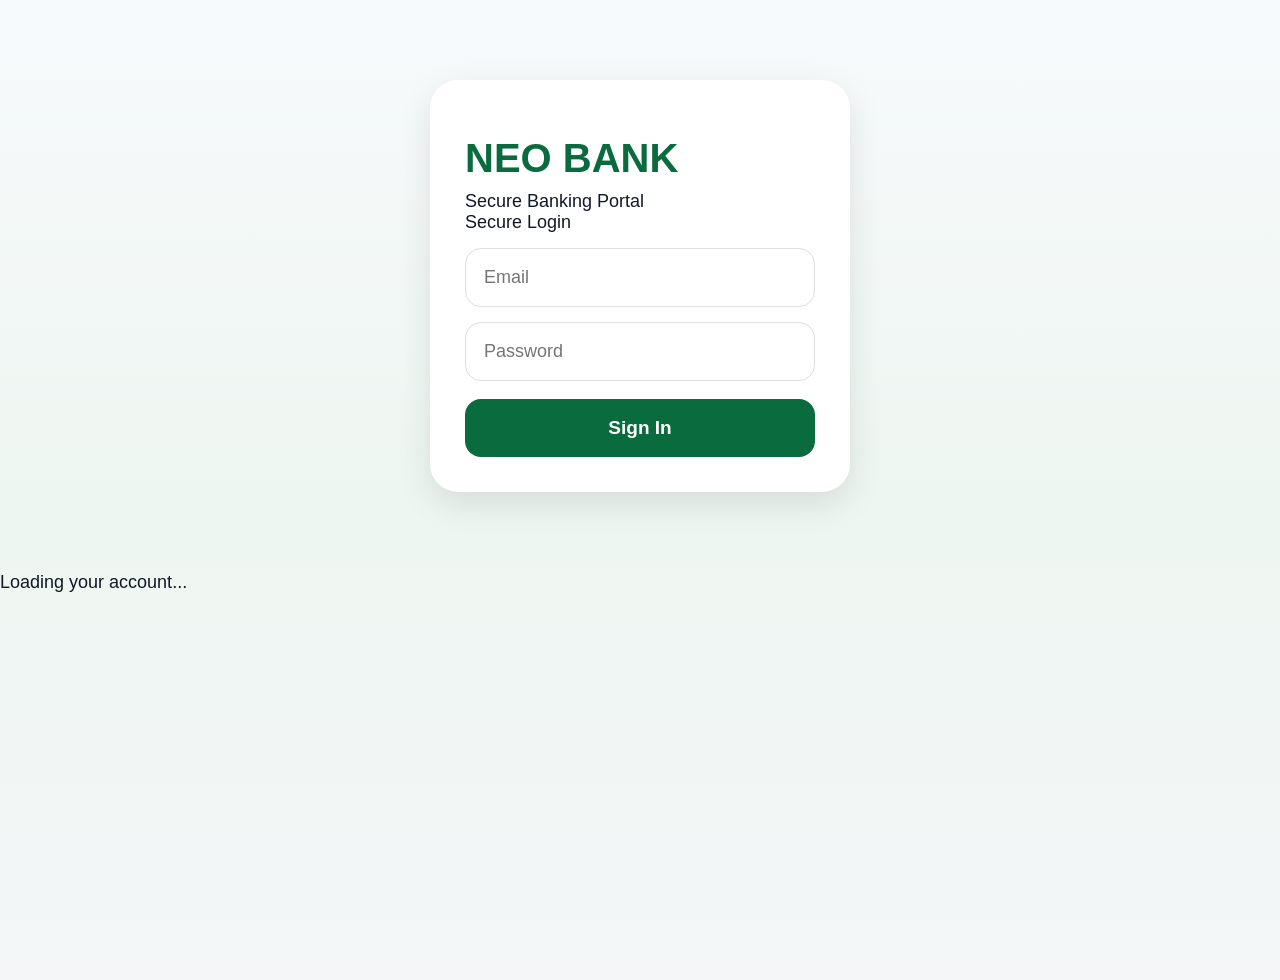
==== dashboard.html @ ad3a32c8 "Update dashboard.html" ====
<!DOCTYPE html>
<html>
<head>
    <title>NEO BANK Dashboard</title>

    <link rel="stylesheet" href="style.css">
    <link rel="stylesheet"
    href="https://cdnjs.cloudflare.com/ajax/libs/font-awesome/6.5.1/css/all.min.css">
</head>

<body>

<div class="layout">

    <!-- SIDEBAR -->
    <div class="sidebar">

        <div class="sidebar-logo">
            <div class="bank-logo">
                <i class="fa-solid fa-building-columns"></i>
            </div>
            <h2>NEO BANK</h2>
        </div>

        <a href="dashboard.html">Dashboard</a>
        <a href="deposit.html">Deposit</a>
        <a href="withdraw.html">Withdraw</a>
        <a href="transfer.html">Transfer</a>
        <a href="history.html">History</a>

    </div>

    <!-- MAIN -->
    <div class="main">

        <div class="topbar">
            <h3>Welcome Back</h3>

            <div class="top-icons">
                <button onclick="notify()">🔔</button>
                <button onclick="logout()">Logout</button>
            </div>
        </div>

        <!-- BALANCE CARD -->
        <div class="card">

            <p>Available Balance</p>

            <div class="balance-row">
                <h1 id="balance">$87,641,072.33</h1>

                <button class="eye-btn" onclick="toggleBalance()">
                    <i class="fa-solid fa-eye"></i>
                </button>
            </div>

        </div>

        <!-- QUICK ACTIONS -->
        <h3>Quick Actions</h3>

        <div class="grid">
            <a href="deposit.html"><i class="fa-solid fa-money-bill-transfer"></i><span>Deposit</span></a>
            <a href="withdraw.html"><i class="fa-solid fa-arrow-up"></i><span>Withdraw</span></a>
            <a href="transfer.html"><i class="fa-solid fa-paper-plane"></i><span>Transfer</span></a>
            <a href="history.html"><i class="fa-solid fa-clock-rotate-left"></i><span>History</span></a>
        </div>

        <!-- TRANSACTIONS (ONLY THIS NOW) -->
        <h3>Recent Transactions</h3>

<div class="transactions" id="recentTransactions">
</div>
    </div>
</div>

<script src="script.js"></script>

<script>
document.getElementById("balance").innerText =
"$" + (Number(localStorage.getItem("balance")) || 87641072.33).toLocaleString();
</script>

</body>
</html>
---- style.css ----
/* ======================
   GLOBAL
====================== */

*{
    margin:0;
    padding:0;
    box-sizing:border-box;
}

body{
    font-family:'Poppins',sans-serif;
    background:linear-gradient(
        180deg,
        #f7fafc,
        #eef6f1,
        #f4f6f8
    );
    color:#111827;
    min-height:100vh;
    font-size:18px;
}

/* ======================
   LOGIN
====================== */

.login-box{
    width:92%;
    max-width:420px;
    margin:80px auto;
    background:white;
    padding:35px;
    border-radius:28px;
    box-shadow:0 12px 35px rgba(0,0,0,.1);
}

.login-box h1{
    font-size:40px;
    font-weight:900;
    color:#0a6b3e;
    margin-bottom:10px;
}

input{
    width:100%;
    padding:18px;
    border:1px solid #ddd;
    border-radius:16px;
    margin-top:15px;
    font-size:18px;
}

button{
    width:100%;
    padding:18px;
    border:none;
    border-radius:16px;
    background:#0a6b3e;
    color:white;
    font-size:19px;
    font-weight:800;
    margin-top:18px;
    cursor:pointer;
    transition:.3s;
}

button:hover{
    transform:scale(1.02);
}

/* ======================
   LAYOUT
====================== */

.layout{
    display:block;
}

.main{
    padding:15px;
}

/* ======================
   SIDEBAR
====================== */

.sidebar{
    width:100%;
    background:#0a6b3e;
    padding:18px;
    display:flex;
    justify-content:space-around;
    align-items:center;
}

.sidebar h2{
    display:none;
}

.sidebar a{
    color:white;
    text-decoration:none;
    font-size:17px;
    font-weight:700;
}

/* ======================
   TOP BAR
====================== */

.topbar{
    display:flex;
    justify-content:space-between;
    align-items:center;
    margin-bottom:15px;
}

.topbar h2{
    font-size:36px;
    font-weight:900;
}

.top-icons button{
    width:auto;
    padding:12px 15px;
    border-radius:14px;
}

/* ======================
   PREMIUM BALANCE CARD
====================== */

.card{

    position:relative;

    overflow:hidden;

    background:
    linear-gradient(
        135deg,
        #0a6b3e,
        #15b96c,
        #0a6b3e
    );

    background-size:300% 300%;

    color:white;

    padding:30px;

    border-radius:35px;

    min-height:220px;

    box-shadow:
    0 15px 40px rgba(0,0,0,.15);

    animation:gradientMove 8s infinite alternate;

}

/* Moving gradient */

@keyframes gradientMove{

    from{
        background-position:left;
    }

    to{
        background-position:right;
    }

}

/* Floating circles */

.card::before{

    content:"";

    position:absolute;

    width:180px;
    height:180px;

    border-radius:50%;

    background:rgba(255,255,255,.15);

    top:-70px;
    right:-40px;

}

.card::after{

    content:"";

    position:absolute;

    width:120px;
    height:120px;

    border-radius:50%;

    background:rgba(255,255,255,.1);

    bottom:-40px;
    left:-20px;

}
#balance{

    font-size:60px;

    font-weight:900;

    letter-spacing:-3px;

    margin-top:15px;

    animation:pulse 2s infinite alternate;

}

@keyframes pulse{

    from{
        transform:scale(1);
    }

    to{
        transform:scale(1.03);
    }

}

.account-number{

    margin-top:18px;

    font-size:18px;

    opacity:.9;

    letter-spacing:2px;

}
.eye-btn{

    width:auto;

    padding:12px 15px;

    border:none;

    border-radius:15px;

    background:rgba(255,255,255,.2);

    color:white;

    backdrop-filter:blur(12px);

    transition:.3s;

}

.eye-btn:hover{

    transform:rotate(20deg);

}

.eye-btn i{

    font-size:24px;

}
.copy-btn{

    width:auto;

    margin-top:20px;

    background:white;

    color:#0a6b3e;

    font-weight:900;

    padding:14px 18px;

    border-radius:15px;

}
.card-logo{

    position:absolute;

    bottom:20px;

    right:25px;

    font-size:38px;

    font-weight:900;

    opacity:.9;

}
/* ======================
   QUICK ACTIONS
====================== */

.grid{

    display:grid;

    grid-template-columns:repeat(4,1fr);

    gap:12px;

    margin-top:15px;

}
.grid a{

    background:white;

    border-radius:24px;

    min-height:115px;

    padding:16px 10px;

    display:flex;

    flex-direction:column;

    justify-content:center;

    align-items:center;

    gap:12px;

    text-decoration:none;

    color:#111827;

    font-size:20px;

    font-weight:900;

    box-shadow:
    0 8px 20px rgba(0,0,0,.08);

    transition:.3s;

}
.grid a:hover{

    transform:
    translateY(-5px);

    box-shadow:
    0 15px 30px rgba(0,0,0,.15);

}
.grid a i{

    font-size:62px;

    transition:.3s;

}
.grid a:nth-child(1) i{
    color:#16a34a;
}

.grid a:nth-child(2) i{
    color:#2563eb;
}

.grid a:nth-child(3) i{
    color:#ef4444;
}

.grid a:nth-child(4) i{
    color:#f59e0b;
}

.grid a:nth-child(5) i{
    color:#8b5cf6;
}

.grid a:nth-child(6) i{
    color:#ec4899;
}

.grid a:nth-child(7) i{
    color:#0891b2;
}

.grid a:nth-child(8) i{
    color:#ea580c;
}
.grid span{

    font-size:19px;

    font-weight:900;

    line-height:1.1;

}
.grid a:hover i{

    transform:
    scale(1.15)
    rotate(8deg);

}
.card{
    margin-bottom:14px;
}

.grid{
    margin-bottom:14px;
}

.transactions{
    margin-top:14px;
}
/* ======================
   RECENT TRANSACTIONS
====================== */

.transactions{

    background:white;

    padding:25px;

    border-radius:30px;

    margin-top:15px;

    box-shadow:
    0 10px 30px rgba(0,0,0,.08);

}
.transactions h3{

    font-size:42px;

    font-weight:900;

    margin-bottom:25px;

}
.tx{

    display:flex;

    justify-content:space-between;

    align-items:center;

    padding:28px 0;

    border-bottom:1px solid #eef2f7;

}
.tx:hover{

    transform:translateX(8px);

}
.tx-left{

    display:flex;

    align-items:center;

    gap:18px;

}
.tx-icon{

    width:65px;

    height:65px;

    border-radius:50%;

    display:flex;

    justify-content:center;

    align-items:center;

}
.tx-icon i{

    font-size:28px;

}
.deposit-icon{

    background:#dcfce7;

    color:#16a34a;

}

.withdraw-icon{

    background:#fee2e2;

    color:#ef4444;

}

.transfer-icon{

    background:#dbeafe;

    color:#2563eb;

}
.tx strong{

    font-size:34px !important;

    font-weight:900 !important;

    color:#111827;

    line-height:.tx small{

    font-size:18px !important;

    font-weight:700;

    color:#6b7280;

}
.tx b{

    font-size:28px;

    font-weight:900;

}
 .deposit b{
    color:#16a34a;
}

.withdrawal b{
    color:#ef4444;
}

.transfer b{
    color:#2563eb;
}

.tx{

    animation:fadeUp .5s ease;

}

@keyframes fadeUp{

    from{

        opacity:0;

        transform:translateY(15px);

    }

    to{

        opacity:1;

        transform:translateY(0);

    }

}
   
/* ==================================
   FINAL TRANSACTION TEXT UPGRADE
================================== */

.tx strong{

    font-size:38px !important;

    font-weight:900 !important;

    color:#111827;

    line-height:1.05;

    display:block;

    margin-bottom:6px;

}

.tx small{

    font-size:20px !important;

    font-weight:700;

    color:#6b7280;

}

.tx b{

    font-size:30px !important;

    font-weight:900;

}
   .deposit b{
    color:#16a34a;
}

.withdrawal b{
    color:#ef4444;
}

.transfer b{
    color:#2563eb;
}
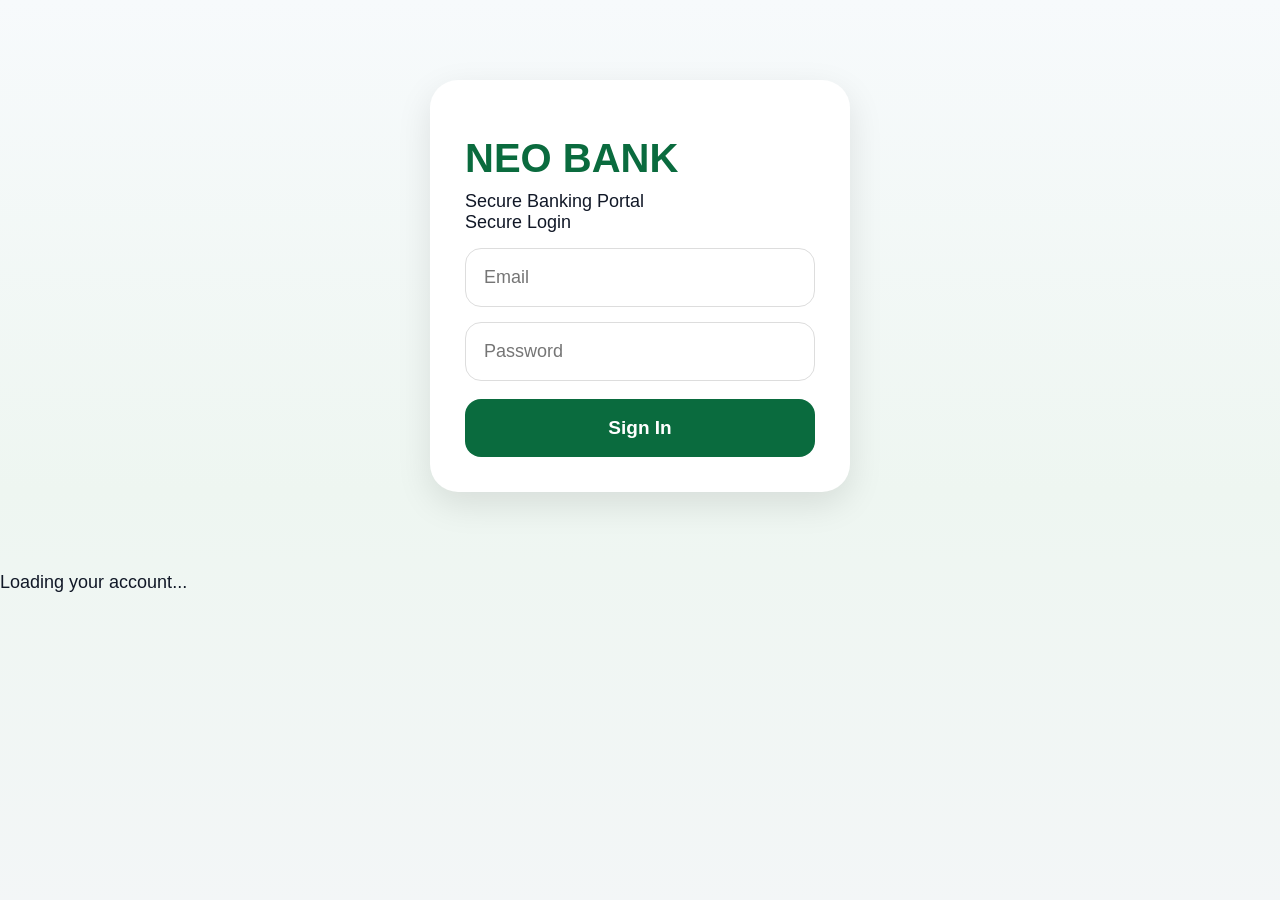
==== commit 4c1ddb07: "Update dashboard.html" ====
--- a/dashboard.html
+++ b/dashboard.html
@@ -45,42 +45,226 @@
         <!-- BALANCE CARD -->
         <div class="card">
 
-            <p>Available Balance</p>
-
-            <div class="balance-row">
-                <h1 id="balance">$87,641,072.33</h1>
-
-                <button class="eye-btn" onclick="toggleBalance()">
-                    <i class="fa-solid fa-eye"></i>
-                </button>
-            </div>
-
-        </div>
-
+    <p>Available Balance</p>
+
+    <div class="balance-row">
+
+        <h1 id="balance">$87,641,072.33</h1>
+
+        <button class="eye-btn" onclick="toggleBalance()">
+            <i class="fa-solid fa-eye"></i>
+        </button>
+
+    </div>
+
+    <div class="account-number">
+        1234 •••• •••• 5678
+    </div>
+
+    <button class="copy-btn">
+        Copy Account Number
+    </button>
+
+    <div class="card-logo">
+    <i class="fa-solid fa-wifi"></i>
+    VISA
+</div>
+
+</div>
         <!-- QUICK ACTIONS -->
         <h3>Quick Actions</h3>
 
-        <div class="grid">
-            <a href="deposit.html"><i class="fa-solid fa-money-bill-transfer"></i><span>Deposit</span></a>
-            <a href="withdraw.html"><i class="fa-solid fa-arrow-up"></i><span>Withdraw</span></a>
-            <a href="transfer.html"><i class="fa-solid fa-paper-plane"></i><span>Transfer</span></a>
-            <a href="history.html"><i class="fa-solid fa-clock-rotate-left"></i><span>History</span></a>
-        </div>
+<div class="grid">
+
+    <a href="deposit.html">
+        <i class="fa-solid fa-money-bill-transfer"></i>
+        <span>Deposit</span>
+    </a>
+
+    <a href="withdraw.html">
+        <i class="fa-solid fa-arrow-up"></i>
+        <span>Withdraw</span>
+    </a>
+
+    <a href="transfer.html">
+        <i class="fa-solid fa-paper-plane"></i>
+        <span>Transfer</span>
+    </a>
+
+    <a href="history.html">
+        <i class="fa-solid fa-clock-rotate-left"></i>
+        <span>History</span>
+    </a>
+
+    <a href="#">
+        <i class="fa-solid fa-credit-card"></i>
+        <span>Cards</span>
+    </a>
+
+    <a href="#">
+        <i class="fa-solid fa-file-invoice-dollar"></i>
+        <span>Bills</span>
+    </a>
+
+    <a href="#">
+        <i class="fa-brands fa-bitcoin"></i>
+        <span>Crypto</span>
+    </a>
+
+    <a href="#">
+        <i class="fa-solid fa-building-columns"></i>
+        <span>Check Deposit</span>
+    </a>
+
+</div>
 
         <!-- TRANSACTIONS (ONLY THIS NOW) -->
         <h3>Recent Transactions</h3>
 
 <div class="transactions" id="recentTransactions">
-</div>
-    </div>
+
+</div>
+
+            <div class="tx deposit">
+                <div>
+                    <strong>Cash Deposit</strong><br>
+                    <small>Today • 09:12 AM • Completed</small>
+                </div>
+                <b>+$50,000,000.00</b>
+            </div>
+
+            <div class="tx withdrawal">
+                <div>
+                    <strong>ATM Withdrawal</strong><br>
+                    <small>Today • 10:35 AM • Completed</small>
+                </div>
+                <b>-$500.00</b>
+            </div>
+
+      <div class="tx transfer">
+    <div>
+        <strong>Transfer</strong><br>
+        <small>2:45 PM • Completed</small>
+    </div>
+    <b>-$2,500.00</b>
+</div>
+            <div class="tx deposit">
+                <div>
+                    <strong>Wire Transfer Received</strong><br>
+                    <small>Today • 12:45 PM • Completed</small>
+                </div>
+                <b>+$15,500.00</b>
+            </div>
+
+            <div class="tx withdrawal">
+                <div>
+                    <strong>Electricity Bill Payment</strong><br>
+                    <small>Today • 01:15 PM • Completed</small>
+                </div>
+                <b>-$320.00</b>
+            </div>
+
+            <div class="tx deposit">
+                <div>
+                    <strong>Salary Credit</strong><br>
+                    <small>Yesterday • 08:00 AM • Completed</small>
+                </div>
+                <b>+$8,500.00</b>
+            </div>
+
+            <div class="tx withdrawal">
+                <div>
+                    <strong>Online Purchase</strong><br>
+                    <small>Yesterday • 10:25 AM • Completed</small>
+                </div>
+                <b>-$89.99</b>
+            </div>
+
+            <div class="tx deposit">
+                <div>
+                    <strong>International Transfer</strong><br>
+                    <small>Yesterday • 02:10 PM • Completed</small>
+                </div>
+                <b>+$12,000.00</b>
+            </div>
+
+            <div class="tx withdrawal">
+                <div>
+                    <strong>Restaurant Payment</strong><br>
+                    <small>Yesterday • 07:42 PM • Completed</small>
+                </div>
+                <b>-$145.50</b>
+            </div>
+
+            <div class="tx deposit">
+                <div>
+                    <strong>Investment Return</strong><br>
+                    <small>Jun 10 • 09:30 AM • Completed</small>
+                </div>
+                <b>+$3,250.00</b>
+            </div>
+
+            <div class="tx withdrawal">
+                <div>
+                    <strong>Netflix Subscription</strong><br>
+                    <small>Jun 10 • 12:05 PM • Completed</small>
+                </div>
+                <b>-$15.99</b>
+            </div>
+
+            <div class="tx deposit">
+                <div>
+                    <strong>Business Payment Received</strong><br>
+                    <small>Jun 09 • 03:40 PM • Completed</small>
+                </div>
+                <b>+$22,000.00</b>
+            </div>
+
+            <div class="tx withdrawal">
+                <div>
+                    <strong>Mobile Airtime</strong><br>
+                    <small>Jun 09 • 05:10 PM • Completed</small>
+                </div>
+                <b>-$50.00</b>
+            </div>
+
+            <div class="tx deposit">
+                <div>
+                    <strong>Check Deposit</strong><br>
+                    <small>Jun 08 • 11:20 AM • Pending</small>
+                </div>
+                <b>+$5,000.00</b>
+            </div>
+
+            <div class="tx withdrawal">
+                <div>
+                    <strong>Insurance Payment</strong><br>
+                    <small>Jun 08 • 04:55 PM • Completed</small>
+                </div>
+                <b>-$450.00</b>
+            </div>
+
+        </div>
+
+    </div>
+
+</div>
+
+<div id="popup" class="popup">
+    Transaction Successful ✅
 </div>
 
 <script src="script.js"></script>
 
 <script>
+
 document.getElementById("balance").innerText =
-"$" + (Number(localStorage.getItem("balance")) || 87641072.33).toLocaleString();
+"$" +
+(Number(localStorage.getItem("balance")) || 87641072.33)
+.toLocaleString();
+
 </script>
-
+ 
+    
 </body>
 </html>
--- a/style.css
+++ b/style.css
@@ -132,34 +132,31 @@
 ====================== */
 
 .card{
-
-    position:relative;
-
-    overflow:hidden;
-
-    background:
-    linear-gradient(
+    background:linear-gradient(
         135deg,
         #0a6b3e,
-        #15b96c,
+        #16c172,
         #0a6b3e
     );
 
     background-size:300% 300%;
+    animation:gradientMove 8s infinite alternate;
 
     color:white;
 
-    padding:30px;
+    padding:35px 30px;      /* Bigger inside spacing */
 
     border-radius:35px;
 
-    min-height:220px;
+    min-height:350px;       /* Taller card */
 
     box-shadow:
-    0 15px 40px rgba(0,0,0,.15);
-
-    animation:gradientMove 8s infinite alternate;
-
+    0 15px 35px rgba(0,0,0,.18);
+
+    position:relative;
+    overflow:hidden;
+
+    margin-bottom:18px;
 }
 
 /* Moving gradient */
@@ -215,11 +212,11 @@
 }
 #balance{
 
-    font-size:60px;
-
-    font-weight:900;
-
-    letter-spacing:-3px;
+    font-size:65px;
+
+    font-weight:900;
+
+    letter-spacing:-1px;
 
     margin-top:15px;
 
@@ -240,127 +237,136 @@
 }
 
 .account-number{
-
-    margin-top:18px;
-
-    font-size:18px;
+    margin-top:30px;
+    font-size:22px;
+    font-weight:700;
+    color:white;
+    position:absolute;
+    left:30px;
+    bottom:85px;
+    z-index:2;
+}
+
+..card-logo{
+    position:absolute;
+    bottom:25px;
+    right:25px;
+
+    display:flex;
+    align-items:center;
+    gap:10px;
+
+    font-size:34px;
+    font-weight:900;
+    letter-spacing:3px;
+
+    color:white;
+}
+
+.card-logo i{
+    font-size:24px;
+    opacity:.8;
+}
+.eye-btn{
+
+    width:auto;
+
+    padding:12px 15px;
+
+    border:none;
+
+    border-radius:15px;
+
+    background:rgba(255,255,255,.2);
+
+    color:white;
+
+    backdrop-filter:blur(12px);
+
+    transition:.3s;
+
+}
+
+.eye-btn:hover{
+
+    transform:rotate(20deg);
+
+}
+
+.eye-btn i{
+
+    font-size:24px;
+
+}
+.copy-btn{
+    position:absolute;
+    left:30px;
+    bottom:25px;
+
+    width:auto;
+
+    background:white;
+    color:#0a6b3e;
+
+    font-weight:900;
+
+    padding:14px 18px;
+
+    border-radius:15px;
+
+    z-index:2;
+}
+.card-logo{
+
+    position:absolute;
+
+    bottom:25px;
+
+    right:25px;
+
+    font-size:32px;
+
+    font-weight:900;
 
     opacity:.9;
 
-    letter-spacing:2px;
-
-}
-.eye-btn{
-
-    width:auto;
-
-    padding:12px 15px;
-
-    border:none;
-
-    border-radius:15px;
-
-    background:rgba(255,255,255,.2);
-
-    color:white;
-
-    backdrop-filter:blur(12px);
+}
+/* ======================
+   QUICK ACTIONS
+====================== */
+
+.grid{
+    display:grid;
+    grid-template-columns:repeat(4, 1fr);
+    gap:5px;
+    margin-top:10px;
+}
+.grid a{
+    background:white;
+
+    width:100%;
+    height:105px;
+
+    border-radius:20px;
+
+    display:flex;
+    flex-direction:column;
+    justify-content:center;
+    align-items:center;
+
+    text-decoration:none;
+    color:#111;
+
+    font-size:15px;
+    font-weight:900;
+
+    box-shadow:0 5px 15px rgba(0,0,0,.1);
 
     transition:.3s;
-
-}
-
-.eye-btn:hover{
-
-    transform:rotate(20deg);
-
-}
-
-.eye-btn i{
-
-    font-size:24px;
-
-}
-.copy-btn{
-
-    width:auto;
-
-    margin-top:20px;
-
-    background:white;
-
-    color:#0a6b3e;
-
-    font-weight:900;
-
-    padding:14px 18px;
-
-    border-radius:15px;
-
-}
-.card-logo{
-
-    position:absolute;
-
-    bottom:20px;
-
-    right:25px;
-
-    font-size:38px;
-
-    font-weight:900;
-
-    opacity:.9;
-
-}
-/* ======================
-   QUICK ACTIONS
-====================== */
-
-.grid{
-
-    display:grid;
-
-    grid-template-columns:repeat(4,1fr);
-
-    gap:12px;
-
-    margin-top:15px;
-
-}
-.grid a{
-
-    background:white;
-
-    border-radius:24px;
-
-    min-height:115px;
-
-    padding:16px 10px;
-
-    display:flex;
-
-    flex-direction:column;
-
-    justify-content:center;
-
-    align-items:center;
-
-    gap:12px;
-
-    text-decoration:none;
-
-    color:#111827;
-
-    font-size:20px;
-
-    font-weight:900;
-
-    box-shadow:
-    0 8px 20px rgba(0,0,0,.08);
-
-    transition:.3s;
-
+}
+.grid a i{
+    font-size:58px;
+    margin-bottom:10px;
 }
 .grid a:hover{
 
@@ -371,11 +377,14 @@
     0 15px 30px rgba(0,0,0,.15);
 
 }
-.grid a i{
-
-    font-size:62px;
-
-    transition:.3s;
+..grid a i{
+    font-size:50px;
+    margin-bottom:8px;
+}
+
+.grid a span{
+    font-weight:900;
+    font-size:15px;
 
 }
 .grid a:nth-child(1) i{
@@ -643,3 +652,27 @@
 .transfer b{
     color:#2563eb;
 }
+@media(max-width:768px){
+    .grid a{
+        aspect-ratio: 1 / 1;
+        padding:12px 4px;
+    }
+
+    .grid a i{
+        font-size:38px;
+    }
+
+    .grid a span{
+        font-size:12px;
+    }
+}
+.card p{
+    font-size:24px;
+    font-weight:700;
+    margin-bottom:15px;
+}
+.balance-row{
+    display:flex;
+    justify-content:space-between;
+    align-items:center;
+}
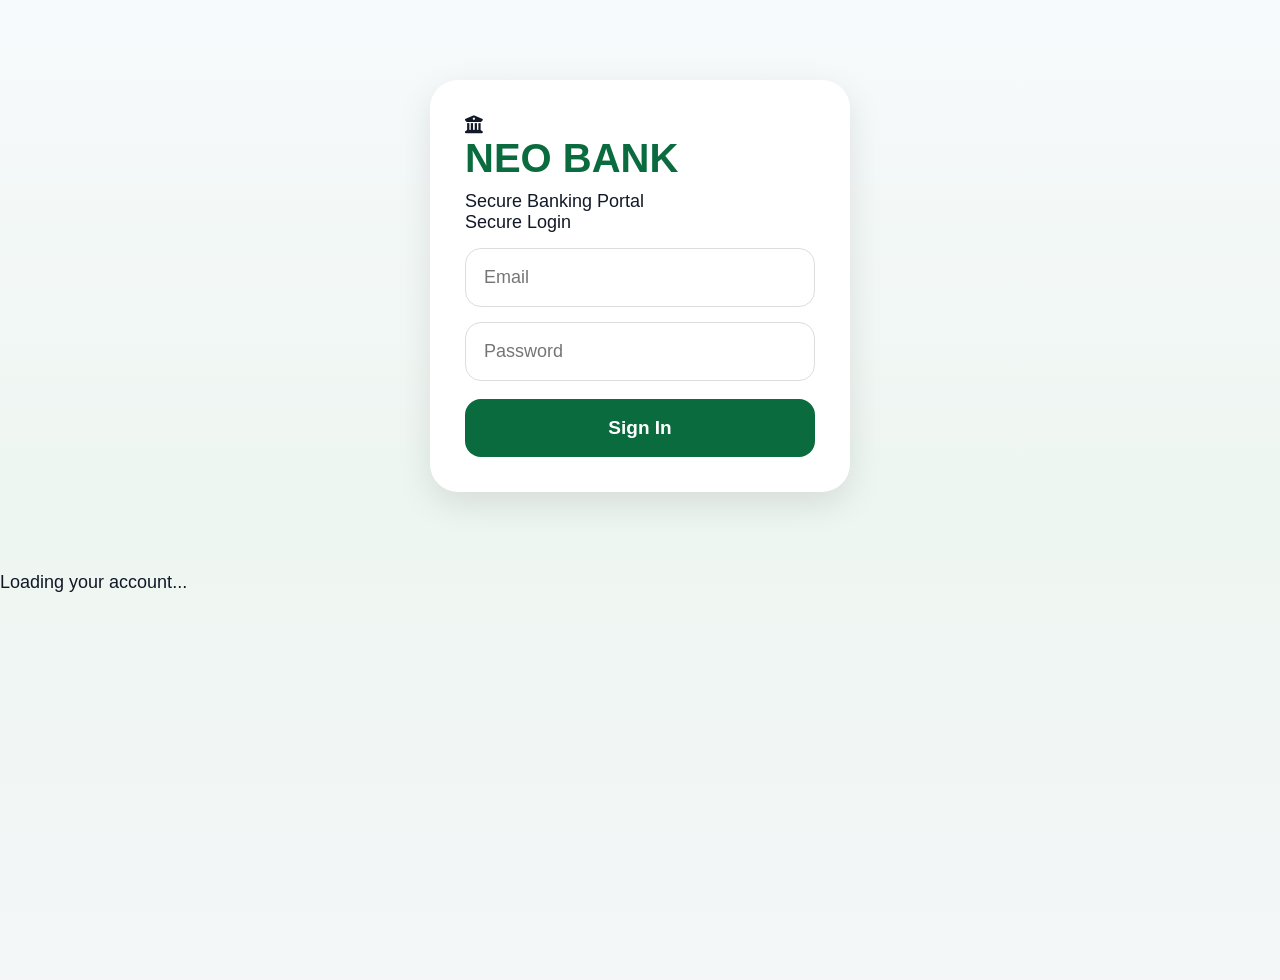
==== commit 4e1ac9a0: "Update dashboard.html" ====
--- a/dashboard.html
+++ b/dashboard.html
@@ -34,13 +34,18 @@
     <div class="main">
 
         <div class="topbar">
-            <h3>Welcome Back</h3>
-
-            <div class="top-icons">
-                <button onclick="notify()">🔔</button>
-                <button onclick="logout()">Logout</button>
-            </div>
-        </div>
+
+    <div class="welcome-text">
+        <h3>Welcome Back, Thane</h3>
+    
+    </div>
+
+    <div class="top-icons">
+        <button onclick="notify()">🔔</button>
+        <button onclick="logout()">Logout</button>
+    </div>
+
+</div>
 
         <!-- BALANCE CARD -->
         <div class="card">
--- a/style.css
+++ b/style.css
@@ -113,18 +113,55 @@
     display:flex;
     justify-content:space-between;
     align-items:center;
-    margin-bottom:15px;
+    margin-bottom:20px;
 }
 
 .topbar h2{
     font-size:36px;
     font-weight:900;
 }
-
+.topbar h3{
+    font-size:32px;
+    font-weight:900;
+    color:#111827;
+    margin:0;
+}
+.top-icons{
+    display:flex;
+    align-items:center;
+    gap:12px;
+}
 .top-icons button{
+    width:55px;
+    height:55px;
+
+    border:none;
+    border-radius:18px;
+
+    background:white;
+
+    font-size:24px;
+    font-weight:900;
+
+    box-shadow:0 5px 15px rgba(0,0,0,.1);
+
+    cursor:pointer;
+}
+.top-icons button:last-child{
+
     width:auto;
-    padding:12px 15px;
-    border-radius:14px;
+
+    padding:0 20px;
+
+    background:#0a6b3e;
+
+    color:white;
+
+    font-size:18px;
+
+    font-weight:900;
+
+    border-radius:18px;
 }
 
 /* ======================
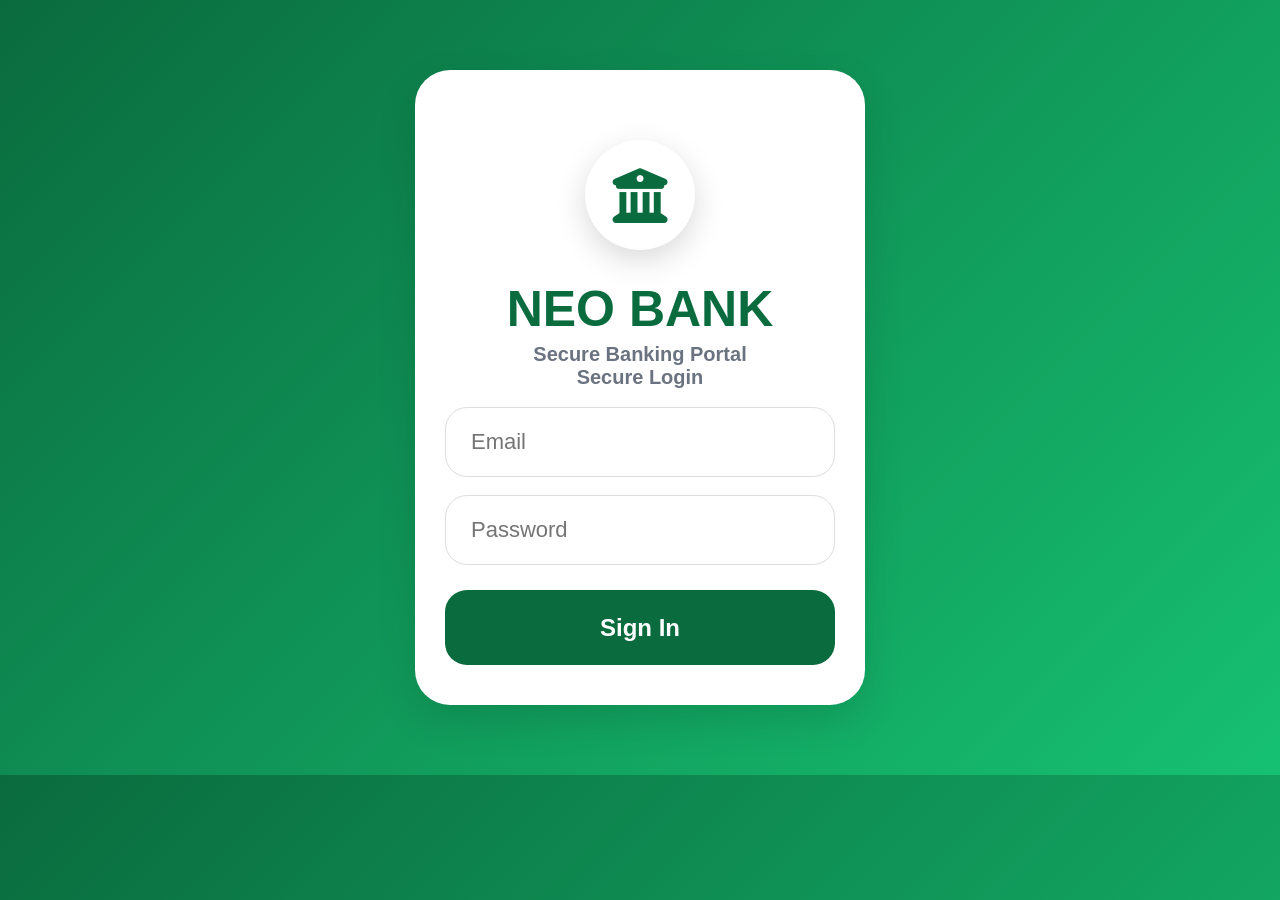
==== commit 16c67d17: "Update dashboard.html" ====
--- a/dashboard.html
+++ b/dashboard.html
@@ -8,7 +8,7 @@
     href="https://cdnjs.cloudflare.com/ajax/libs/font-awesome/6.5.1/css/all.min.css">
 </head>
 
-<body>
+<body class="dashboard-page">
 
 <div class="layout">
 
--- a/style.css
+++ b/style.css
@@ -9,16 +9,19 @@
 }
 
 body{
+
+    margin:0;
+
     font-family:'Poppins',sans-serif;
-    background:linear-gradient(
-        180deg,
-        #f7fafc,
-        #eef6f1,
-        #f4f6f8
+
+    background:
+
+    linear-gradient(
+        135deg,
+        #0a6b3e,
+        #16c172
     );
-    color:#111827;
-    min-height:100vh;
-    font-size:18px;
+
 }
 
 /* ======================
@@ -26,49 +29,131 @@
 ====================== */
 
 .login-box{
-    width:92%;
-    max-width:420px;
-    margin:80px auto;
+
+    width:90%;
+    max-width:450px;
+
+    margin:70px auto;
+
     background:white;
-    padding:35px;
-    border-radius:28px;
-    box-shadow:0 12px 35px rgba(0,0,0,.1);
+
+    padding:40px 30px;
+
+    border-radius:35px;
+
+    text-align:center;
+
+    box-shadow:
+    0 15px 40px rgba(0,0,0,.12);
+
 }
 
 .login-box h1{
-    font-size:40px;
-    font-weight:900;
+
+    font-size:50px;
+
+    font-weight:900;
+
     color:#0a6b3e;
-    margin-bottom:10px;
+
+    margin-bottom:5px;
+
+}
+.login-box p{
+
+    font-size:20px;
+
+    color:#6b7280;
+
+    font-weight:700;
+
+}
+.login-page{
+    background:
+    linear-gradient(
+        135deg,
+        #0a6b3e,
+        #16c172
+    );
 }
 
 input{
     width:100%;
-    padding:18px;
+
+    display:block;
+
+    box-sizing:border-box;
+
+    height:70px;
+
+    padding:0 25px;
+
+    margin:18px 0;
+
     border:1px solid #ddd;
-    border-radius:16px;
-    margin-top:15px;
-    font-size:18px;
+
+    border-radius:22px;
+
+    font-size:22px;
 }
 
 button{
     width:100%;
-    padding:18px;
+
+    display:block;
+
+    height:75px;
+
+    margin-top:25px;
+
+    background:#0a6b3e;
+
+    color:white;
+
     border:none;
-    border-radius:16px;
-    background:#0a6b3e;
-    color:white;
-    font-size:19px;
-    font-weight:800;
-    margin-top:18px;
+
+    border-radius:22px;
+
+    font-size:24px;
+
+    font-weight:900;
+
     cursor:pointer;
-    transition:.3s;
 }
 
 button:hover{
     transform:scale(1.02);
 }
-
+.logo-circle{
+
+    width:110px;
+
+    height:110px;
+
+    border-radius:50%;
+
+    background:white;
+
+    color:#0a6b3e;
+
+    display:flex;
+
+    justify-content:center;
+
+    align-items:center;
+
+    margin:30px auto;
+
+    box-shadow:
+    0 10px 30px rgba(0,0,0,.15);
+
+}
+
+.logo-circle i{
+
+    font-size:55px;
+
+}
 /* ======================
    LAYOUT
 ====================== */
@@ -129,39 +214,77 @@
 .top-icons{
     display:flex;
     align-items:center;
-    gap:12px;
+    gap:15px;
 }
 .top-icons button{
-    width:55px;
-    height:55px;
+    width:65px;
+    height:65px;
 
     border:none;
-    border-radius:18px;
+    border-radius:20px;
 
     background:white;
 
-    font-size:24px;
-    font-weight:900;
-
-    box-shadow:0 5px 15px rgba(0,0,0,.1);
+    font-size:32px;
+    font-weight:900;
+
+    box-shadow:0 8px 20px rgba(0,0,0,.1);
 
     cursor:pointer;
 }
 .top-icons button:last-child{
-
     width:auto;
 
-    padding:0 20px;
+    padding:0 25px;
+
+    height:65px;
+
+    border:none;
+
+    border-radius:20px;
 
     background:#0a6b3e;
 
     color:white;
 
+    font-size:22px;
+
+    font-weight:900;
+
+    box-shadow:0 8px 20px rgba(0,0,0,.15);
+
+    cursor:pointer;
+}
+.top-icons button:first-child{
+
+    width:65px;
+    height:65px;
+
+    border:none;
+
+    border-radius:20px;
+
+    background:white;
+
+    font-size:32px;
+
+    box-shadow:0 8px 20px rgba(0,0,0,.1);
+
+    cursor:pointer;
+
+}
+.welcome-text h3{
+    font-size:32px;
+    font-weight:900;
+    margin:0;
+    color:#111827;
+}
+
+.welcome-text p{
     font-size:18px;
-
-    font-weight:900;
-
-    border-radius:18px;
+    font-weight:600;
+    color:#6b7280;
+    margin-top:4px;
 }
 
 /* ======================
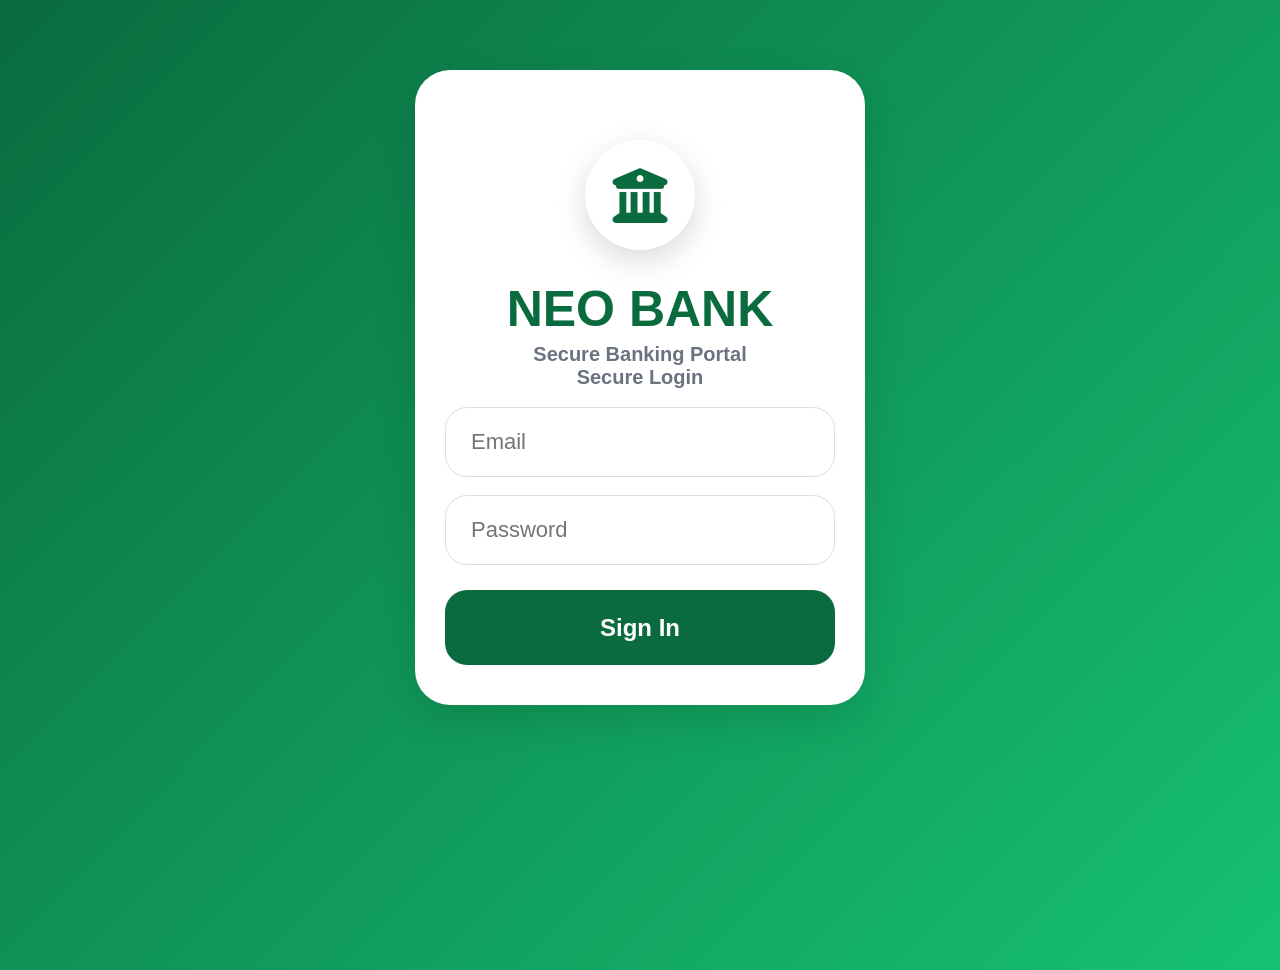
==== commit aa01f6bb: "Update dashboard.html" ====
--- a/dashboard.html
+++ b/dashboard.html
@@ -8,7 +8,7 @@
     href="https://cdnjs.cloudflare.com/ajax/libs/font-awesome/6.5.1/css/all.min.css">
 </head>
 
-<body class="dashboard-page">
+<body>
 
 <div class="layout">
 
--- a/style.css
+++ b/style.css
@@ -9,19 +9,10 @@
 }
 
 body{
-
     margin:0;
-
-    font-family:'Poppins',sans-serif;
-
-    background:
-
-    linear-gradient(
-        135deg,
-        #0a6b3e,
-        #16c172
-    );
-
+    font-family:'Poppins', Arial, sans-serif;
+    background:#f4f6f8;
+    min-height:100vh;
 }
 
 /* ======================
@@ -836,3 +827,14 @@
     justify-content:space-between;
     align-items:center;
 }
+.dashboard-page{
+    background:
+    linear-gradient(
+        180deg,
+        #f7fafc 0%,
+        #eef6f1 50%,
+        #f4f6f8 100%
+    );
+
+    min-height:100vh;
+}
